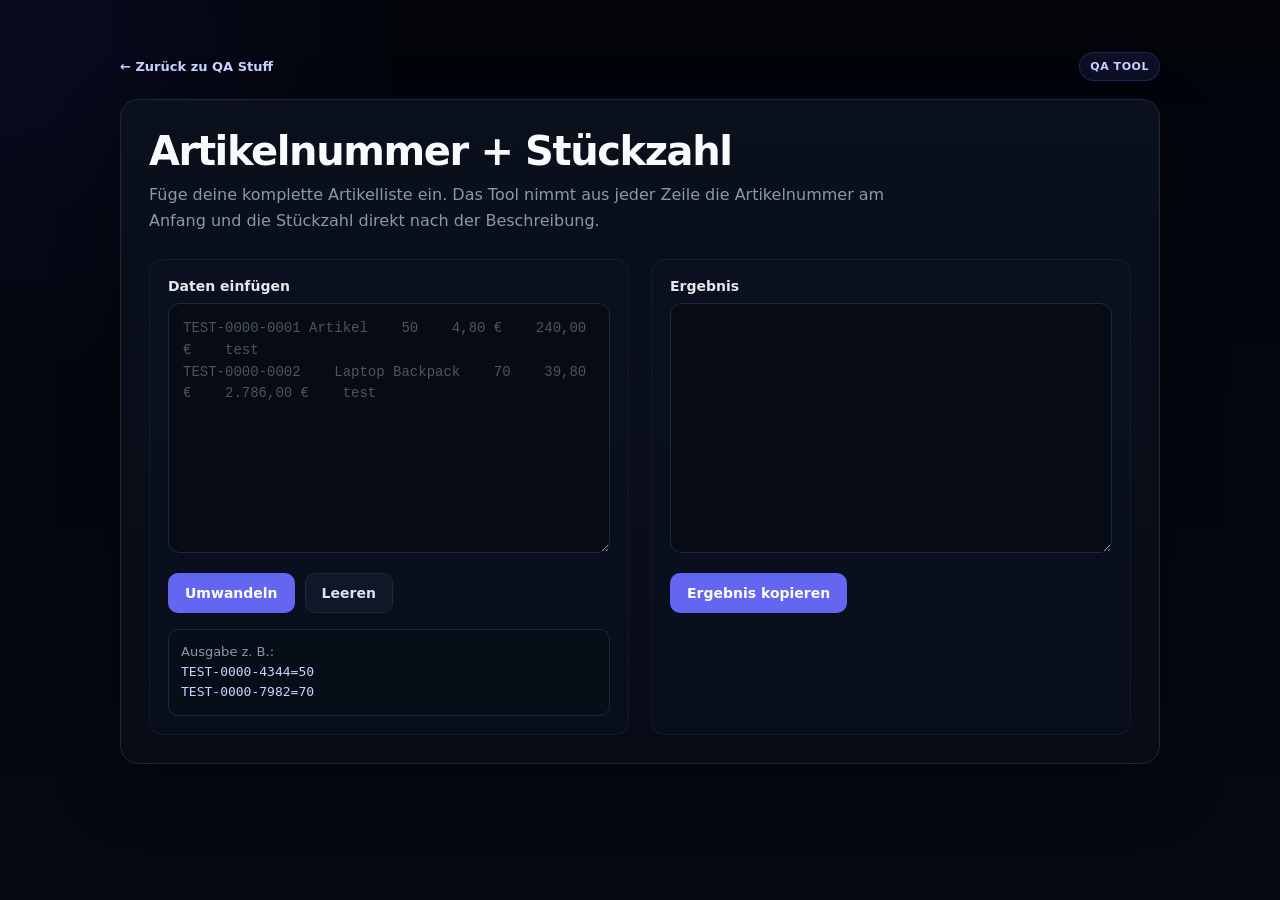
==== artikelnummer_stueckzahl.html @ 5f4e547b "Add files via upload" ====
<!DOCTYPE html>
<html lang="de">
<head>
  <meta charset="UTF-8" />
  <meta name="viewport" content="width=device-width, initial-scale=1.0" />
  <title>Artikelnummer & Stückzahl</title>
  <style>
    :root {
      --bg: #02040a;
      --panel: #0a101c;
      --panel-soft: #0d1524;
      --field: #060b14;
      --text: #f8fafc;
      --muted: #8b98aa;
      --border: #1d2939;
      --border-strong: #334155;
      --accent: #6366f1;
      --accent-hover: #4f46e5;
      --accent-soft: rgba(99, 102, 241, .12);
      --success: #6ee7b7;
    }

    * { box-sizing: border-box; }

    body {
      margin: 0;
      min-height: 100vh;
      font-family: Inter, ui-sans-serif, system-ui, -apple-system, BlinkMacSystemFont, "Segoe UI", sans-serif;
      background:
        radial-gradient(circle at top left, rgba(79, 70, 229, .10), transparent 26%),
        linear-gradient(180deg, #02040a 0%, #050914 100%);
      color: var(--text);
    }

    .wrap {
      width: min(1040px, calc(100% - 32px));
      margin: 0 auto;
      padding: 52px 0 64px;
    }

    .topbar {
      display: flex;
      align-items: center;
      justify-content: space-between;
      gap: 14px;
      margin-bottom: 18px;
    }

    .back-link {
      display: inline-flex;
      align-items: center;
      gap: 8px;
      color: #c7d2fe;
      text-decoration: none;
      font-size: 13px;
      font-weight: 800;
    }

    .back-link:hover { color: #fff; }

    .badge {
      padding: 7px 10px;
      border: 1px solid rgba(99, 102, 241, .22);
      border-radius: 999px;
      background: var(--accent-soft);
      color: #c7d2fe;
      font-size: 11px;
      font-weight: 800;
      letter-spacing: .05em;
      text-transform: uppercase;
    }

    .card {
      background: linear-gradient(180deg, rgba(10, 16, 28, .99), rgba(7, 12, 22, .99));
      border: 1px solid var(--border);
      border-radius: 18px;
      padding: 28px;
      box-shadow: 0 24px 60px rgba(0,0,0,.38);
    }

    h1 {
      margin: 0 0 8px;
      font-size: clamp(30px, 4vw, 40px);
      letter-spacing: -.035em;
    }

    .intro {
      max-width: 760px;
      margin: 0 0 26px;
      color: var(--muted);
      line-height: 1.6;
    }

    label {
      display: block;
      font-weight: 800;
      margin: 0 0 9px;
      color: #e5e7eb;
      font-size: 14px;
    }

    textarea {
      width: 100%;
      min-height: 250px;
      resize: vertical;
      border: 1px solid var(--border);
      border-radius: 12px;
      padding: 14px;
      background: var(--field);
      color: var(--text);
      font-size: 14px;
      font-family: "SFMono-Regular", Consolas, "Liberation Mono", monospace;
      line-height: 1.55;
      outline: none;
      transition: border-color .16s ease, box-shadow .16s ease, background .16s ease;
    }

    textarea::placeholder { color: #4b5563; }

    textarea:focus {
      border-color: rgba(99, 102, 241, .68);
      box-shadow: 0 0 0 3px rgba(99, 102, 241, .10);
      background: #070d17;
    }

    .buttons {
      display: flex;
      gap: 10px;
      flex-wrap: wrap;
      margin: 16px 0;
    }

    button {
      border: 1px solid transparent;
      border-radius: 10px;
      padding: 11px 16px;
      font-weight: 800;
      cursor: pointer;
      font-size: 14px;
      font-family: inherit;
      transition: transform .14s ease, background .14s ease, border-color .14s ease;
    }

    button:hover { transform: translateY(-1px); }

    .primary {
      background: var(--accent);
      color: white;
    }

    .primary:hover { background: var(--accent-hover); }

    .secondary {
      background: #101827;
      color: #dbe4f0;
      border-color: var(--border);
    }

    .secondary:hover {
      background: #152033;
      border-color: var(--border-strong);
    }

    .success {
      color: var(--success);
      font-size: 14px;
      min-height: 20px;
      font-weight: 700;
    }

    .grid {
      display: grid;
      grid-template-columns: 1fr 1fr;
      gap: 22px;
    }

    .pane {
      min-width: 0;
      padding: 18px;
      border: 1px solid rgba(148, 163, 184, .08);
      border-radius: 14px;
      background: rgba(13, 21, 36, .42);
    }

    .hint {
      background: #080e18;
      border: 1px solid var(--border);
      padding: 12px;
      border-radius: 10px;
      font-size: 13px;
      color: var(--muted);
      margin-top: 12px;
      line-height: 1.55;
    }

    .hint code { color: #c7d2fe; }

    @media (max-width: 760px) {
      .grid { grid-template-columns: 1fr; }
      .wrap { width: min(100% - 24px, 1040px); padding: 28px 0 40px; }
      .card { padding: 20px; }
      .topbar { align-items: flex-start; }
    }
  </style>
</head>
<body>
  <div class="wrap">
    <div class="topbar">
      <a class="back-link" href="qa_stuff_index.html">← Zurück zu QA Stuff</a>
      <div class="badge">QA Tool</div>
    </div>

    <div class="card">
      <h1>Artikelnummer + Stückzahl</h1>
      <p class="intro">
        Füge deine komplette Artikelliste ein. Das Tool nimmt aus jeder Zeile
        die Artikelnummer am Anfang und die Stückzahl direkt nach der Beschreibung.
      </p>

      <div class="grid">
        <div class="pane">
          <label for="input">Daten einfügen</label>
          <textarea id="input" placeholder="TEST-0000-0001 Artikel    50    4,80 €    240,00 €    test
TEST-0000-0002    Laptop Backpack    70    39,80 €    2.786,00 €    test"></textarea>

          <div class="buttons">
            <button class="primary" onclick="convertData()">Umwandeln</button>
            <button class="secondary" onclick="clearAll()">Leeren</button>
          </div>

          <div class="hint">
            Ausgabe z. B.:<br>
            <code>TEST-0000-4344=50</code><br>
            <code>TEST-0000-7982=70</code>
          </div>
        </div>

        <div class="pane">
          <label for="output">Ergebnis</label>
          <textarea id="output" readonly></textarea>

          <div class="buttons">
            <button class="primary" onclick="copyResult()">Ergebnis kopieren</button>
          </div>

          <div id="status" class="success"></div>
        </div>
      </div>
    </div>
  </div>

  <script>
    function parseLine(line) {
      line = line.trim();
      if (!line) return null;

      // Bevorzugt Tabs oder mehrere Leerzeichen als Spaltentrenner.
      let cols = line.split(/\t+|\s{2,}/).map(x => x.trim()).filter(Boolean);

      if (cols.length >= 3) {
        const article = cols[0];

        // Die Stückzahl ist die erste reine Ganzzahl nach der Artikelbeschreibung.
        for (let i = 1; i < cols.length; i++) {
          if (/^\d+$/.test(cols[i])) {
            return { article, qty: cols[i] };
          }
        }
      }

      // Fallback für Zeilen mit einfachen Leerzeichen:
      // Artikelnummer am Anfang + erste Ganzzahl, auf die später Preisfelder folgen.
      const articleMatch = line.match(/^(\S+)/);
      if (!articleMatch) return null;

      const article = articleMatch[1];
      const rest = line.slice(article.length).trim();

      // Sucht eine Ganzzahl vor einem typischen Preis wie 4,80 € / 39,80 €
      const qtyMatch = rest.match(/(?:^|\s)(\d+)(?=\s+\d{1,3}(?:\.\d{3})*,\d{2}\s*€)/);

      if (qtyMatch) {
        return { article, qty: qtyMatch[1] };
      }

      return null;
    }

    function convertData() {
      const input = document.getElementById('input').value;
      const lines = input.split(/\r?\n/);
      const result = [];

      for (const line of lines) {
        const parsed = parseLine(line);
        if (parsed) result.push(`${parsed.article}=${parsed.qty}`);
      }

      document.getElementById('output').value = result.join('\n');
      document.getElementById('status').textContent = `${result.length} Artikel erkannt.`;
    }

    async function copyResult() {
      const output = document.getElementById('output');
      if (!output.value) return;

      try {
        await navigator.clipboard.writeText(output.value);
        document.getElementById('status').textContent = 'Ergebnis kopiert.';
      } catch {
        output.select();
        document.execCommand('copy');
        document.getElementById('status').textContent = 'Ergebnis kopiert.';
      }
    }

    function clearAll() {
      document.getElementById('input').value = '';
      document.getElementById('output').value = '';
      document.getElementById('status').textContent = '';
    }

    document.getElementById('input').addEventListener('input', convertData);
  </script>
</body>
</html>
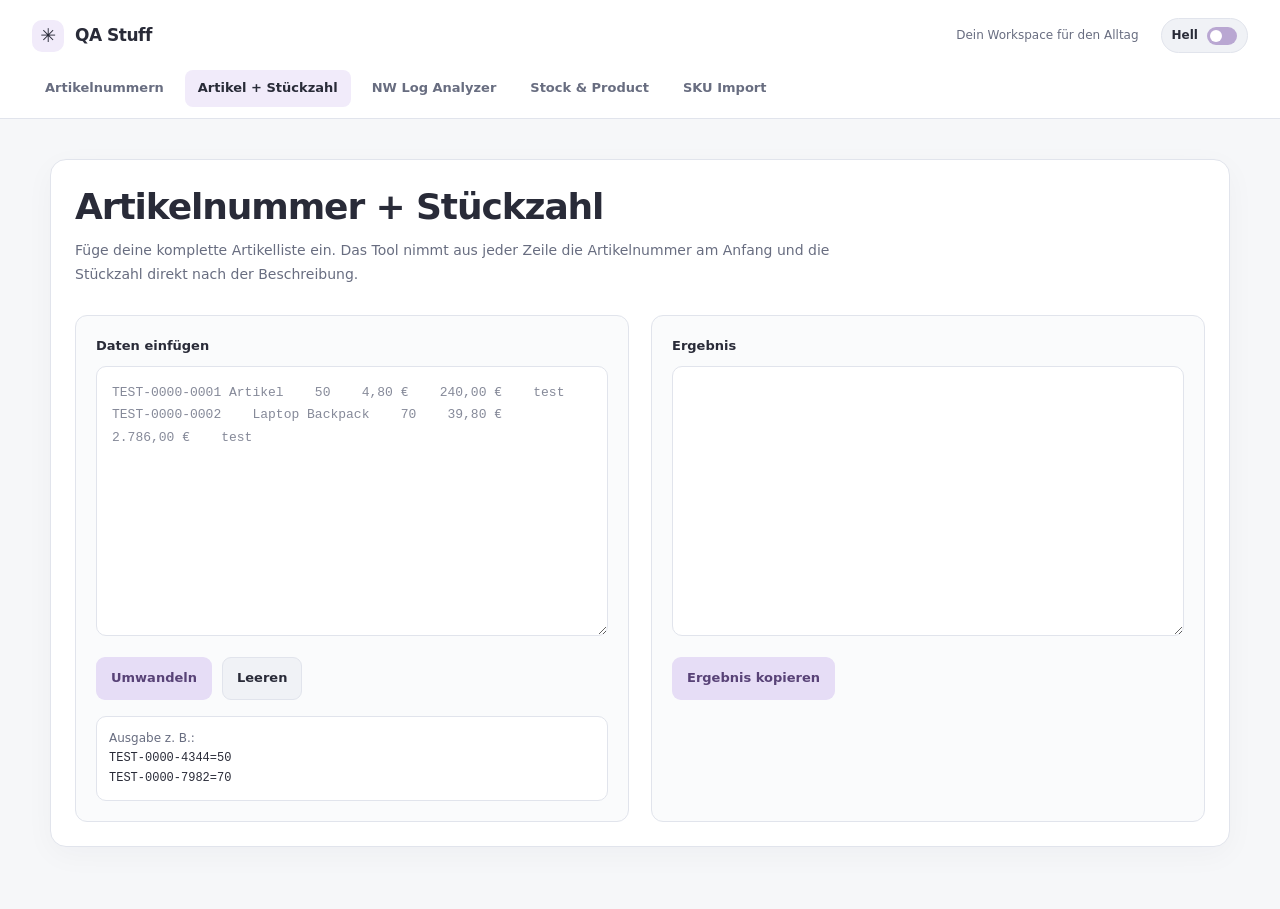
==== commit 7769b31c: "Design change" ====
--- a/artikelnummer_stueckzahl.html
+++ b/artikelnummer_stueckzahl.html
@@ -4,209 +4,12 @@
   <meta charset="UTF-8" />
   <meta name="viewport" content="width=device-width, initial-scale=1.0" />
   <title>Artikelnummer & Stückzahl</title>
-  <style>
-    :root {
-      --bg: #02040a;
-      --panel: #0a101c;
-      --panel-soft: #0d1524;
-      --field: #060b14;
-      --text: #f8fafc;
-      --muted: #8b98aa;
-      --border: #1d2939;
-      --border-strong: #334155;
-      --accent: #6366f1;
-      --accent-hover: #4f46e5;
-      --accent-soft: rgba(99, 102, 241, .12);
-      --success: #6ee7b7;
-    }
-
-    * { box-sizing: border-box; }
-
-    body {
-      margin: 0;
-      min-height: 100vh;
-      font-family: Inter, ui-sans-serif, system-ui, -apple-system, BlinkMacSystemFont, "Segoe UI", sans-serif;
-      background:
-        radial-gradient(circle at top left, rgba(79, 70, 229, .10), transparent 26%),
-        linear-gradient(180deg, #02040a 0%, #050914 100%);
-      color: var(--text);
-    }
-
-    .wrap {
-      width: min(1040px, calc(100% - 32px));
-      margin: 0 auto;
-      padding: 52px 0 64px;
-    }
-
-    .topbar {
-      display: flex;
-      align-items: center;
-      justify-content: space-between;
-      gap: 14px;
-      margin-bottom: 18px;
-    }
-
-    .back-link {
-      display: inline-flex;
-      align-items: center;
-      gap: 8px;
-      color: #c7d2fe;
-      text-decoration: none;
-      font-size: 13px;
-      font-weight: 800;
-    }
-
-    .back-link:hover { color: #fff; }
-
-    .badge {
-      padding: 7px 10px;
-      border: 1px solid rgba(99, 102, 241, .22);
-      border-radius: 999px;
-      background: var(--accent-soft);
-      color: #c7d2fe;
-      font-size: 11px;
-      font-weight: 800;
-      letter-spacing: .05em;
-      text-transform: uppercase;
-    }
-
-    .card {
-      background: linear-gradient(180deg, rgba(10, 16, 28, .99), rgba(7, 12, 22, .99));
-      border: 1px solid var(--border);
-      border-radius: 18px;
-      padding: 28px;
-      box-shadow: 0 24px 60px rgba(0,0,0,.38);
-    }
-
-    h1 {
-      margin: 0 0 8px;
-      font-size: clamp(30px, 4vw, 40px);
-      letter-spacing: -.035em;
-    }
-
-    .intro {
-      max-width: 760px;
-      margin: 0 0 26px;
-      color: var(--muted);
-      line-height: 1.6;
-    }
-
-    label {
-      display: block;
-      font-weight: 800;
-      margin: 0 0 9px;
-      color: #e5e7eb;
-      font-size: 14px;
-    }
-
-    textarea {
-      width: 100%;
-      min-height: 250px;
-      resize: vertical;
-      border: 1px solid var(--border);
-      border-radius: 12px;
-      padding: 14px;
-      background: var(--field);
-      color: var(--text);
-      font-size: 14px;
-      font-family: "SFMono-Regular", Consolas, "Liberation Mono", monospace;
-      line-height: 1.55;
-      outline: none;
-      transition: border-color .16s ease, box-shadow .16s ease, background .16s ease;
-    }
-
-    textarea::placeholder { color: #4b5563; }
-
-    textarea:focus {
-      border-color: rgba(99, 102, 241, .68);
-      box-shadow: 0 0 0 3px rgba(99, 102, 241, .10);
-      background: #070d17;
-    }
-
-    .buttons {
-      display: flex;
-      gap: 10px;
-      flex-wrap: wrap;
-      margin: 16px 0;
-    }
-
-    button {
-      border: 1px solid transparent;
-      border-radius: 10px;
-      padding: 11px 16px;
-      font-weight: 800;
-      cursor: pointer;
-      font-size: 14px;
-      font-family: inherit;
-      transition: transform .14s ease, background .14s ease, border-color .14s ease;
-    }
-
-    button:hover { transform: translateY(-1px); }
-
-    .primary {
-      background: var(--accent);
-      color: white;
-    }
-
-    .primary:hover { background: var(--accent-hover); }
-
-    .secondary {
-      background: #101827;
-      color: #dbe4f0;
-      border-color: var(--border);
-    }
-
-    .secondary:hover {
-      background: #152033;
-      border-color: var(--border-strong);
-    }
-
-    .success {
-      color: var(--success);
-      font-size: 14px;
-      min-height: 20px;
-      font-weight: 700;
-    }
-
-    .grid {
-      display: grid;
-      grid-template-columns: 1fr 1fr;
-      gap: 22px;
-    }
-
-    .pane {
-      min-width: 0;
-      padding: 18px;
-      border: 1px solid rgba(148, 163, 184, .08);
-      border-radius: 14px;
-      background: rgba(13, 21, 36, .42);
-    }
-
-    .hint {
-      background: #080e18;
-      border: 1px solid var(--border);
-      padding: 12px;
-      border-radius: 10px;
-      font-size: 13px;
-      color: var(--muted);
-      margin-top: 12px;
-      line-height: 1.55;
-    }
-
-    .hint code { color: #c7d2fe; }
-
-    @media (max-width: 760px) {
-      .grid { grid-template-columns: 1fr; }
-      .wrap { width: min(100% - 24px, 1040px); padding: 28px 0 40px; }
-      .card { padding: 20px; }
-      .topbar { align-items: flex-start; }
-    }
-  </style>
+  <script src="ui.js"></script><link rel="stylesheet" href="ui.css">
 </head>
-<body>
+<body class="article-page">
   <div class="wrap">
     <div class="topbar">
-      <a class="back-link" href="qa_stuff_index.html">← Zurück zu QA Stuff</a>
+      <a class="back-link" href="index.html">← Zurück zu QA Stuff</a>
       <div class="badge">QA Tool</div>
     </div>
 
--- a/ui.css
+++ b/ui.css
@@ -0,0 +1,145 @@
+:root {
+  color-scheme: light;
+  --bg: #f6f7f9; --panel: #fff; --panel-soft: #f0f2f6; --field: #fafbfc;
+  --text: #292b38; --muted: #686d80; --border: #e1e4ec; --border-strong: #b9a7d2;
+  --accent: #e6ddf6; --accent-hover: #d9cbed; --accent-text: #584277; --accent-soft: #f1ebfa;
+  --success: #32684d; --success-soft: #e3f1e8; --warning: #815e29; --warning-soft: #faf0db;
+  --danger: #a1455b; --danger-soft: #fae8ed; --shadow: 0 8px 30px rgba(38,31,57,.035);
+  font-family: "Segoe UI", Inter, system-ui, sans-serif; background: var(--bg); color: var(--text);
+}
+:root[data-theme="dark"] {
+  color-scheme: dark;
+  --bg: #17191f; --panel: #20232b; --panel-soft: #282c36; --field: #1b1e25;
+  --text: #edeef4; --muted: #a5aabc; --border: #343844; --border-strong: #827198;
+  --accent: #c9b6e6; --accent-hover: #dac9f1; --accent-text: #30203f; --accent-soft: #342d43;
+  --success: #abd7bd; --success-soft: #293d34; --warning: #e4c78e; --warning-soft: #403929;
+  --danger: #edacbb; --danger-soft: #422e38; --shadow: 0 8px 30px rgba(0,0,0,.08);
+}
+* { box-sizing: border-box; }
+body { margin: 0; min-height: 100vh; background: var(--bg); color: var(--text); font: 14px/1.6 "Segoe UI", Inter, system-ui, sans-serif; }
+a { color: var(--text); text-underline-offset: 4px; }
+button, input, textarea, select { font: inherit; }
+:focus-visible { outline: 3px solid var(--border-strong); outline-offset: 3px; }
+.site-header { background: var(--panel); border-bottom: 1px solid var(--border); }
+.header-inner { max-width: 1500px; margin: auto; padding: 18px 32px 0; }
+.header-top { display: flex; align-items: center; justify-content: space-between; gap: 16px; padding-bottom: 17px; }
+.brand { display: inline-flex; align-items: center; gap: 11px; text-decoration: none; font-size: 17px; font-weight: 750; letter-spacing: -.5px; }
+.brand-mark { display: grid; place-items: center; width: 32px; height: 32px; background: var(--accent-soft); border-radius: 10px; font-size: 19px; }
+.header-tools { display: flex; align-items: center; gap: 22px; }
+.workspace-label { color: var(--muted); font-size: 12px; }
+.project-nav { display: flex; gap: 8px; overflow-x: auto; padding-bottom: 11px; scrollbar-width: thin; }
+.project-nav a { flex: 0 0 auto; padding: 8px 13px; border-radius: 8px; color: var(--muted); text-decoration: none; font-size: 13px; font-weight: 600; }
+.project-nav a:hover { background: var(--panel-soft); color: var(--text); }
+.project-nav a[aria-current="page"] { background: var(--accent-soft); color: var(--text); }
+button.theme-toggle { display: inline-flex; align-items: center; gap: 9px; margin: 0; padding: 7px 10px; background: var(--panel-soft); color: var(--text); border: 1px solid var(--border); border-radius: 999px; font-size: 12px; }
+.switch-track { display: flex; align-items: center; width: 30px; height: 18px; padding: 3px; border-radius: 20px; background: var(--border-strong); }
+.switch-thumb { width: 12px; height: 12px; border-radius: 50%; background: var(--panel); transition: transform .18s ease; }
+[data-theme="dark"] .switch-thumb { transform: translateX(12px); }
+.wrap, main { width: min(100% - 64px,1380px); margin: auto; padding: 40px 0 64px; }
+.article-page .wrap { max-width: 1180px; }
+h1 { margin: 0 0 10px; font-size: clamp(26px,3vw,36px); font-weight: 700; line-height: 1.25; letter-spacing: -1.1px; }
+h2 { font-size: 17px; line-height: 1.4; letter-spacing: -.3px; margin: 0 0 16px; font-weight: 650; }
+p { color: var(--muted); margin: 0 0 24px; }
+.intro { max-width: 800px; line-height: 1.7; margin-bottom: 28px; }
+.eyebrow { display: block; margin-bottom: 13px; color: var(--muted); font-size: 11px; letter-spacing: 1.7px; font-weight: 700; text-transform: uppercase; }
+.panel, .card { min-width: 0; background: var(--panel); border: 1px solid var(--border); border-radius: 16px; padding: 24px; box-shadow: var(--shadow); }
+.panel { margin-bottom: 20px; }
+.topbar, .back-link, .wrap > a[href="index.html"] { display: none; }
+.grid, .input-grid, .inputs { display: grid; grid-template-columns: minmax(0,1fr) minmax(0,1fr); gap: 22px; }
+.inputs { margin: 26px 0 0; }
+.input-grid { margin-top: 26px; }
+.input-grid .card { margin: 0 0 22px; }
+.input-grid textarea { min-height: 320px; }
+.input-grid .scroll { max-height: 390px; }
+.pane { min-width: 0; padding: 20px; background: var(--field); border: 1px solid var(--border); border-radius: 12px; }
+label { font-size: 13px; font-weight: 600; }
+.pane > label, .panel > label:not(.upload) { display: block; margin-bottom: 10px; }
+textarea { width: 100%; min-height: 140px; margin-top: 12px; background: var(--field); color: var(--text); border: 1px solid var(--border); border-radius: 10px; padding: 15px; resize: vertical; font: 13px/1.7 Consolas, ui-monospace, monospace; }
+.pane textarea { min-height: 270px; margin-top: 0; background: var(--panel); }
+textarea::placeholder, input::placeholder { color: var(--muted); opacity: .8; }
+textarea:focus, input:focus, select:focus { border-color: var(--border-strong); outline: 2px solid var(--accent-soft); outline-offset: 1px; }
+button, select, input[type="search"] { border: 1px solid var(--border); border-radius: 9px; background: var(--panel); color: var(--text); padding: 10px 14px; font-size: 13px; }
+button { cursor: pointer; font-weight: 600; transition: background .15s ease, border-color .15s ease; }
+button:hover { background: var(--panel-soft); border-color: var(--border-strong); }
+button.primary, #analyze, .buttons .primary, #export { background: var(--accent); border-color: transparent; color: var(--accent-text); }
+button.primary:hover, #analyze:hover, .buttons .primary:hover, #export:hover { background: var(--accent-hover); }
+button.secondary { background: var(--panel-soft); color: var(--text); }
+button:disabled { opacity: .45; cursor: not-allowed; }
+.buttons, .actions, .toolbar { display: flex; align-items: center; gap: 10px; flex-wrap: wrap; margin-top: 14px; }
+.toolbar { margin: 20px 0; }
+.input-grid button { margin: 12px 8px 0 0; }
+.hint, .muted, .foot, .legend-item span, .stat small, .card small { color: var(--muted); font-size: 12px; }
+.pane .hint { background: var(--panel); border: 1px solid var(--border); border-radius: 10px; padding: 12px; margin-top: 16px; }
+code { color: var(--text); }
+.success, .green { color: var(--success); }
+.success { min-height: 22px; margin-top: 12px; font-weight: 600; }
+.yellow { color: var(--warning); }
+.error { color: var(--danger); }
+.stats { display: grid; grid-template-columns: repeat(4,minmax(0,1fr)); gap: 14px; margin: 0 0 24px; }
+.stat { border: 1px solid var(--border); border-radius: 12px; padding: 18px 22px; background: var(--panel); }
+.stat strong, .stat b, .cards strong { display: block; font-size: 29px; font-weight: 650; line-height: 1.4; letter-spacing: -1px; }
+.stat b { margin-top: 6px; }
+.stat:has(.green), .stat:has(#countGood) { background: var(--success-soft); }
+.stat:has(.yellow) { background: var(--warning-soft); }
+.cards { display: grid; grid-template-columns: repeat(3,minmax(0,1fr)); gap: 12px; margin: 20px 0; }
+.cards .card { cursor: pointer; padding: 17px; box-shadow: none; }
+.cards .card.active { background: var(--accent-soft); border-color: var(--border-strong); }
+.upload { border: 1px dashed var(--border-strong); border-radius: 12px; padding: 28px; text-align: center; cursor: pointer; display: block; background: var(--field); line-height: 1.9; }
+.upload:hover { background: var(--accent-soft); }
+.upload input[type="file"] { display: none; }
+input[type="file"] { max-width: 100%; width: 100%; color: var(--muted); font-size: 13px; }
+input::file-selector-button { border: 1px solid var(--border); border-radius: 7px; background: var(--panel-soft); color: var(--text); padding: 9px 12px; margin-right: 12px; cursor: pointer; }
+.filters { display: flex; gap: 12px; flex-wrap: wrap; margin: 0 0 16px; }
+.filters > div { flex: 1 1 210px; min-width: 0; }
+.filters label { display: block; margin-bottom: 6px; color: var(--muted); font-size: 12px; }
+.filters > input { flex: 1 1 210px; min-width: 0; }
+.filters > div input, .filters > div select { width: 100%; }
+.reasons { display: flex; gap: 9px; flex-wrap: wrap; margin-top: 12px; }
+.chip { padding: 7px 11px; border-radius: 20px; font-size: 12px; background: var(--panel-soft); text-align: left; overflow-wrap: anywhere; }
+.chip.active { background: var(--accent-soft); border-color: var(--border-strong); }
+.tablewrap, .tablebox { overflow: auto; border: 1px solid var(--border); border-radius: 12px; }
+.tablebox { max-height: 68vh; }
+.scroll { overflow: auto; }
+table { width: 100%; border-collapse: collapse; font-size: 13px; }
+th, td { padding: 13px 15px; text-align: left; border-bottom: 1px solid var(--border); vertical-align: top; }
+th { background: var(--panel-soft); color: var(--muted); font-size: 11px; font-weight: 650; position: sticky; top: 0; z-index: 1; }
+td { overflow-wrap: anywhere; }
+tbody tr:last-child td { border-bottom: 0; }
+tbody tr:hover { background: var(--field); }
+.badge, .tag { display: inline-block; border-radius: 6px; padding: 4px 8px; font-size: 11px; font-weight: 600; background: var(--warning-soft); color: var(--warning); }
+.yes, .ok, .tag:not(.bad) { background: var(--success-soft); color: var(--success); }
+.no, .bad { background: var(--danger-soft); color: var(--danger); }
+.warn { background: var(--warning-soft); color: var(--warning); }
+.info { background: var(--accent-soft); color: var(--text); }
+.details { display: none; background: var(--field); }
+.details.show { display: table-row; }
+.nested { margin-top: 10px; }
+.nested th { position: static; }
+.legend { margin: 18px 0 22px; }
+.legend-grid { display: grid; grid-template-columns: repeat(2,minmax(0,1fr)); gap: 12px; }
+.legend-item { border: 1px solid var(--border); background: var(--field); border-radius: 10px; padding: 14px; }
+.legend-item strong { display: block; margin-bottom: 5px; font-size: 13px; }
+.footer { display: flex; justify-content: space-between; align-items: center; gap: 12px; flex-wrap: wrap; margin-top: 14px; }
+.empty { padding: 32px; text-align: center; color: var(--muted); }
+#notice { margin: 10px 0; }
+.foot { margin-top: 18px; }
+.home-intro { display: flex; justify-content: space-between; align-items: center; gap: 24px; padding: 10px 0 30px; border-bottom: 1px solid var(--border); }
+.home-intro p { margin: 12px 0 0; max-width: 570px; font-size: 15px; }
+.local-note { flex-shrink: 0; display: inline-flex; align-items: center; gap: 8px; color: var(--success); background: var(--success-soft); padding: 8px 13px; border-radius: 999px; font-size: 12px; }
+.local-dot { width: 6px; height: 6px; background: currentColor; border-radius: 50%; }
+.section-title { display: flex; justify-content: space-between; align-items: center; margin: 30px 0 18px; }
+.section-title h2 { margin: 0; font-size: 15px; }
+.section-title span { font-size: 12px; color: var(--muted); }
+.tool-grid { display: grid; grid-template-columns: repeat(3,minmax(0,1fr)); gap: 18px; }
+a.tool-card { display: flex; flex-direction: column; min-height: 244px; padding: 25px; text-decoration: none; transition: border-color .18s ease, transform .18s ease; }
+a.tool-card:hover { border-color: var(--border-strong); transform: translateY(-3px); }
+.tool-icon { width: 42px; height: 42px; display: grid; place-items: center; border-radius: 12px; background: var(--accent-soft); font-size: 18px; font-weight: 650; margin-bottom: 24px; }
+.tool-card:nth-child(even) .tool-icon { background: var(--success-soft); color: var(--success); }
+.tool-card h2 { margin-bottom: 8px; }
+.tool-card p { margin: 0 0 24px; font-size: 13px; line-height: 1.7; }
+.card-link { margin-top: auto; display: flex; justify-content: space-between; font-size: 12px; color: var(--muted); font-weight: 600; }
+.home-footer { margin-top: 30px; color: var(--muted); font-size: 12px; }
+@media (max-width:1000px) { .tool-grid { grid-template-columns: repeat(2,minmax(0,1fr)); } }
+@media (max-width:800px) { .grid, .inputs, .input-grid { grid-template-columns: 1fr; } .stats, .cards { grid-template-columns: repeat(2,minmax(0,1fr)); } .legend-grid { grid-template-columns: 1fr; } .home-intro { flex-direction: column; align-items: flex-start; } .workspace-label { display: none; } }
+@media (max-width:540px) { .wrap, main { width: calc(100% - 32px); padding: 28px 0 40px; } .header-inner { padding: 14px 16px 0; } .panel, .card { padding: 18px; } .pane { padding: 14px; } .tool-grid { grid-template-columns: 1fr; } .stat { padding: 14px; } .filters > select { max-width: 100%; } }
+@media (prefers-reduced-motion:reduce) { *, *::before, *::after { transition: none !important; } }
